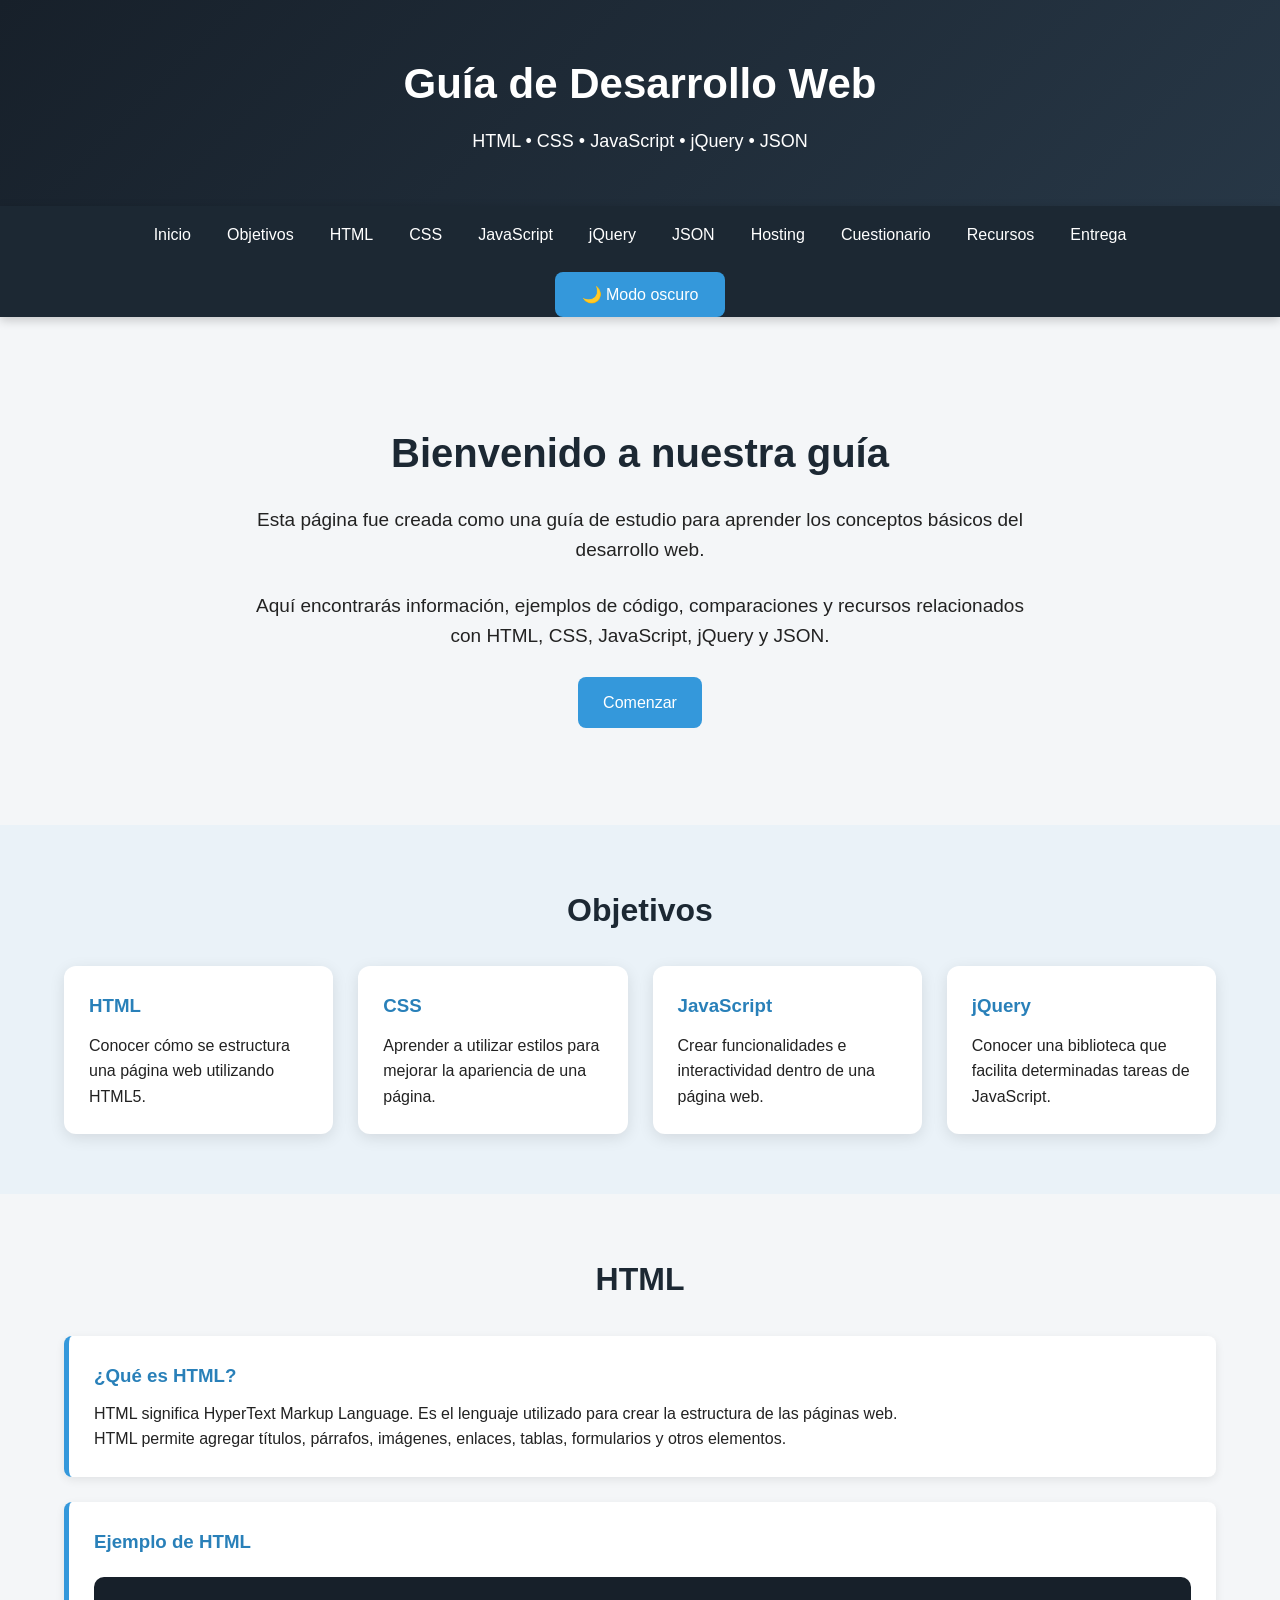
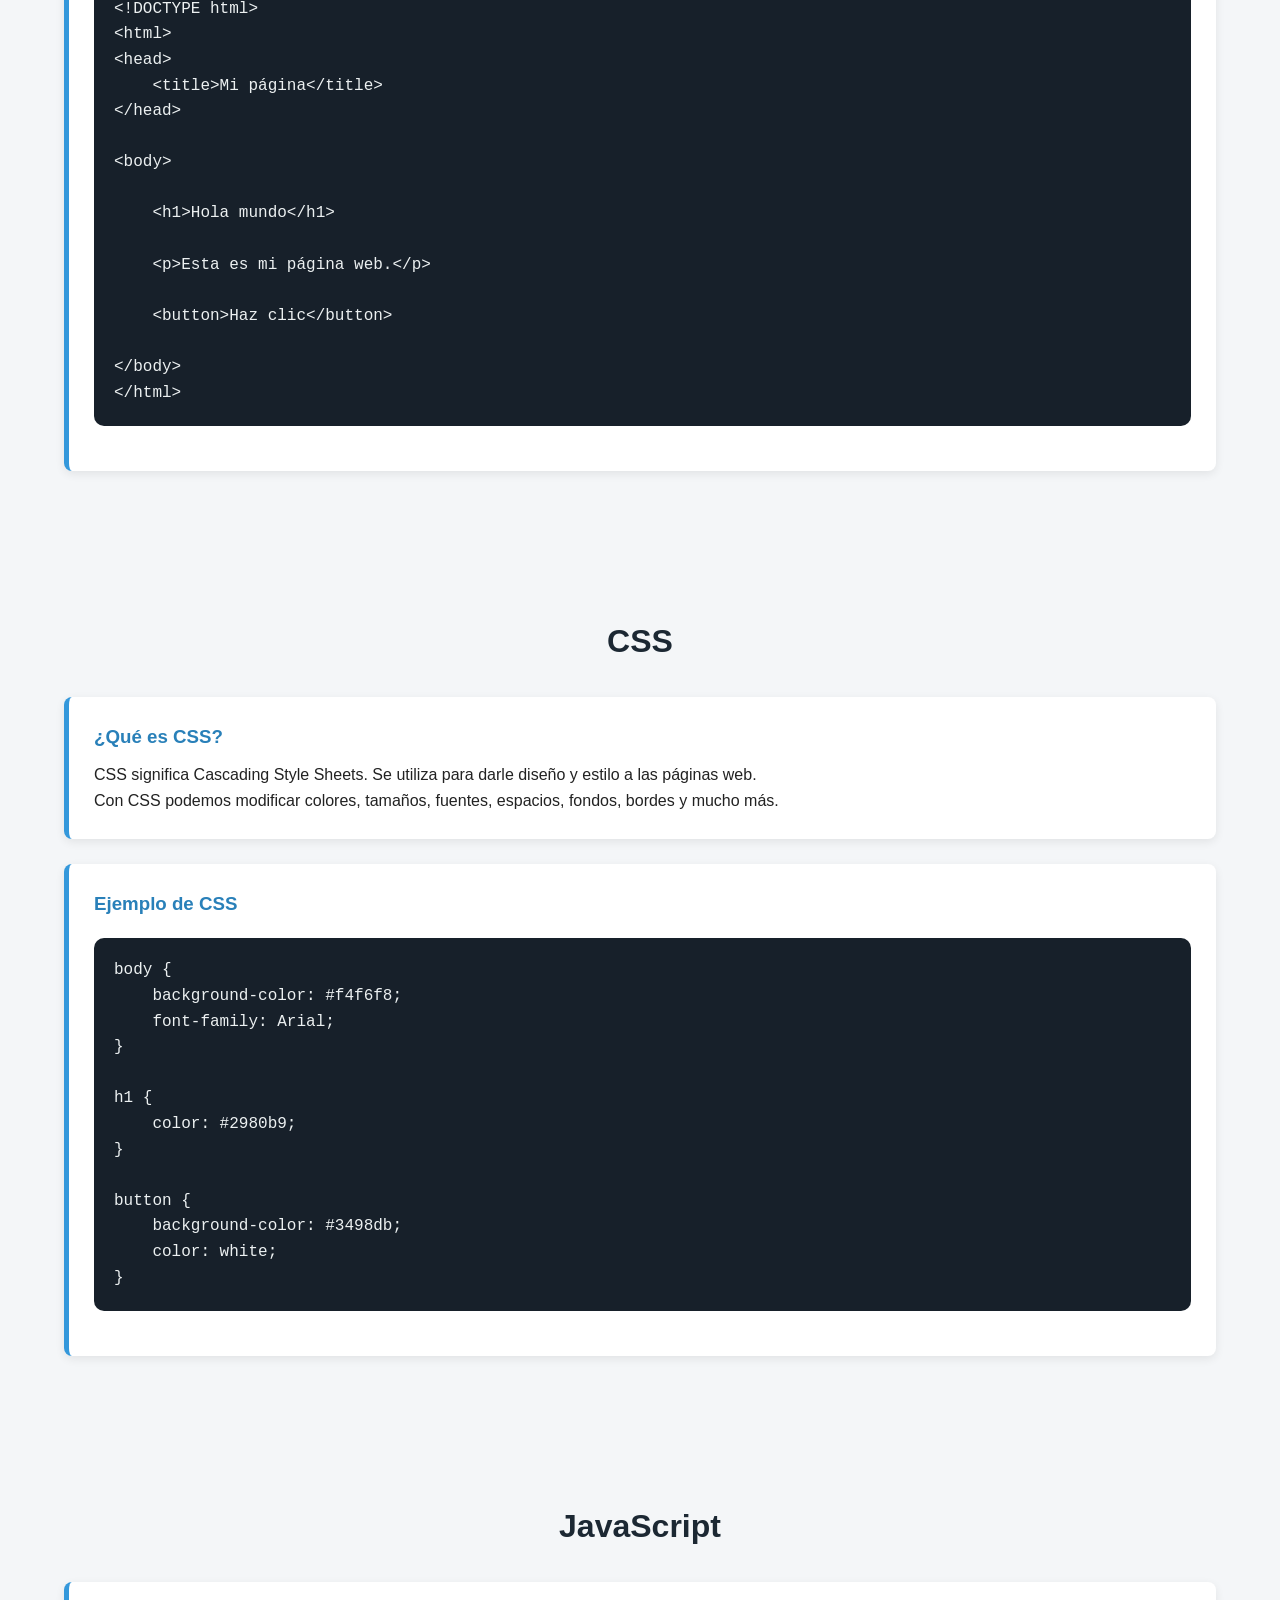
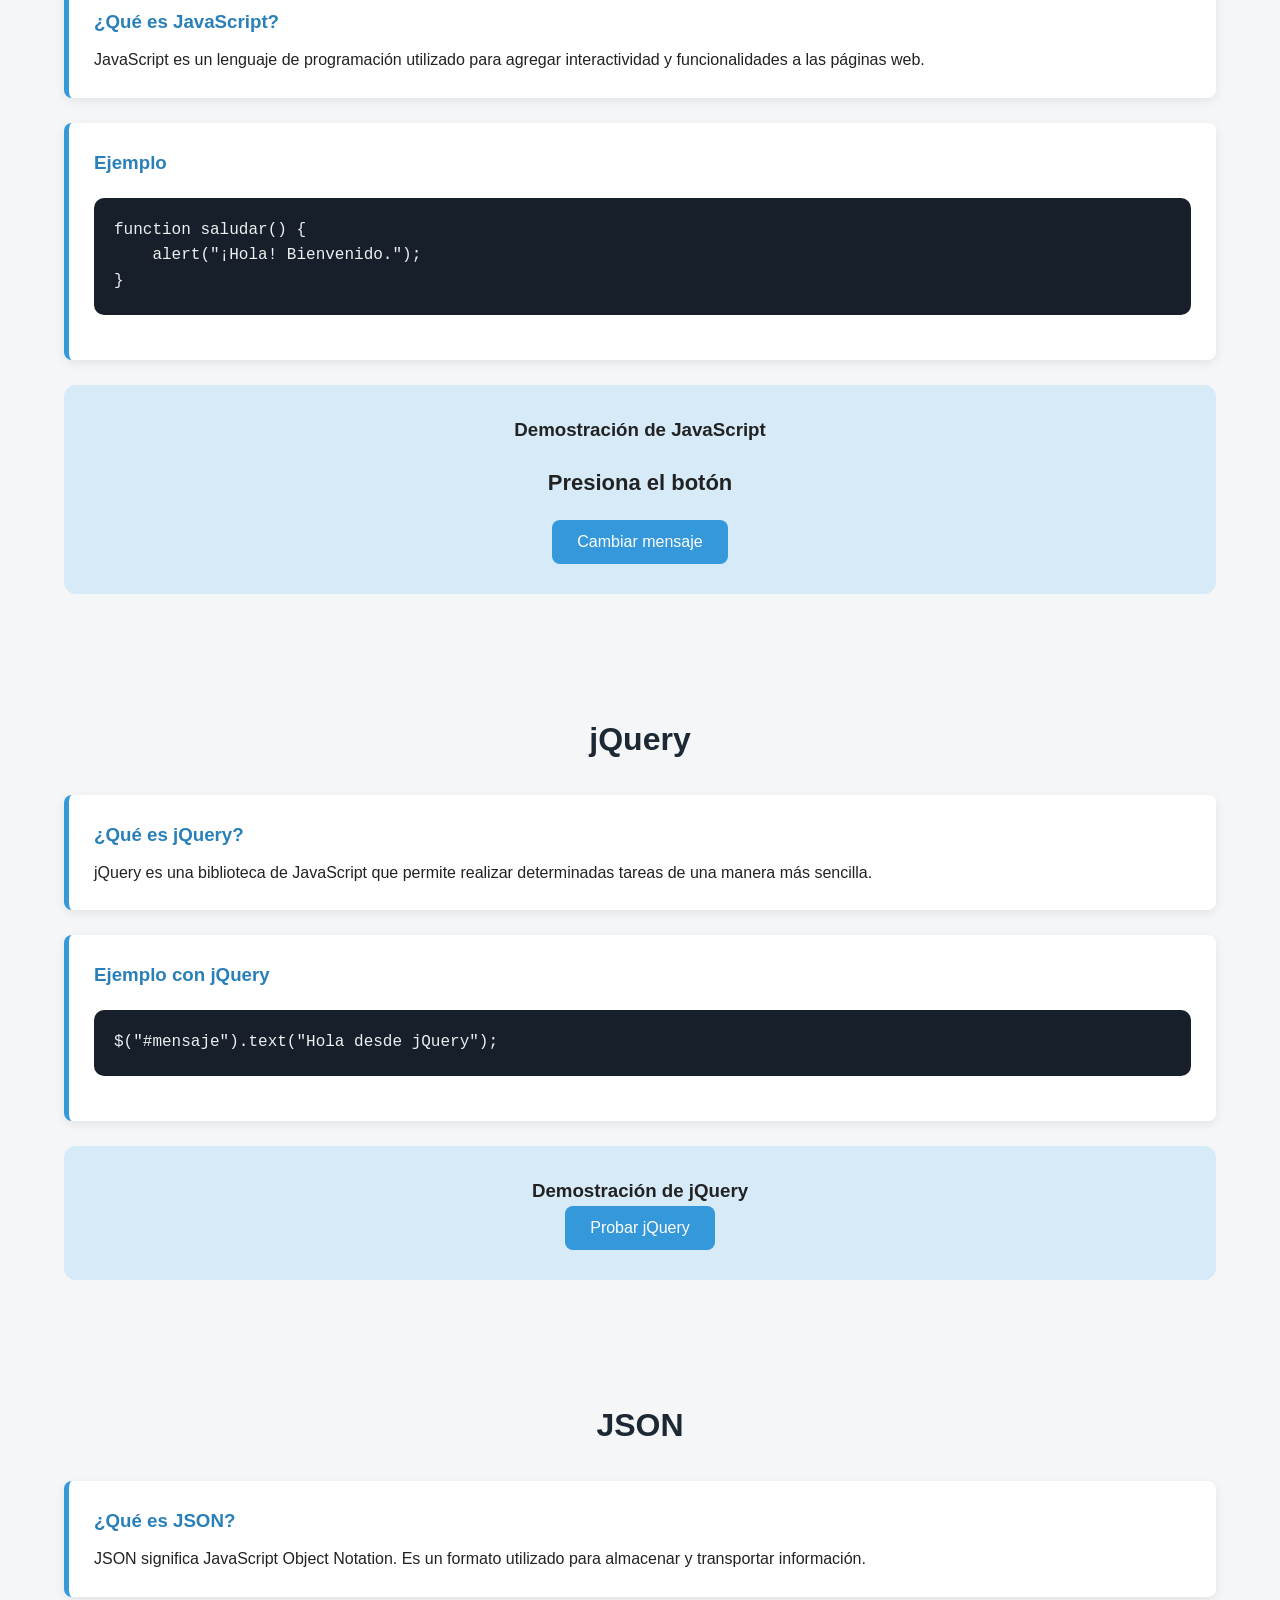
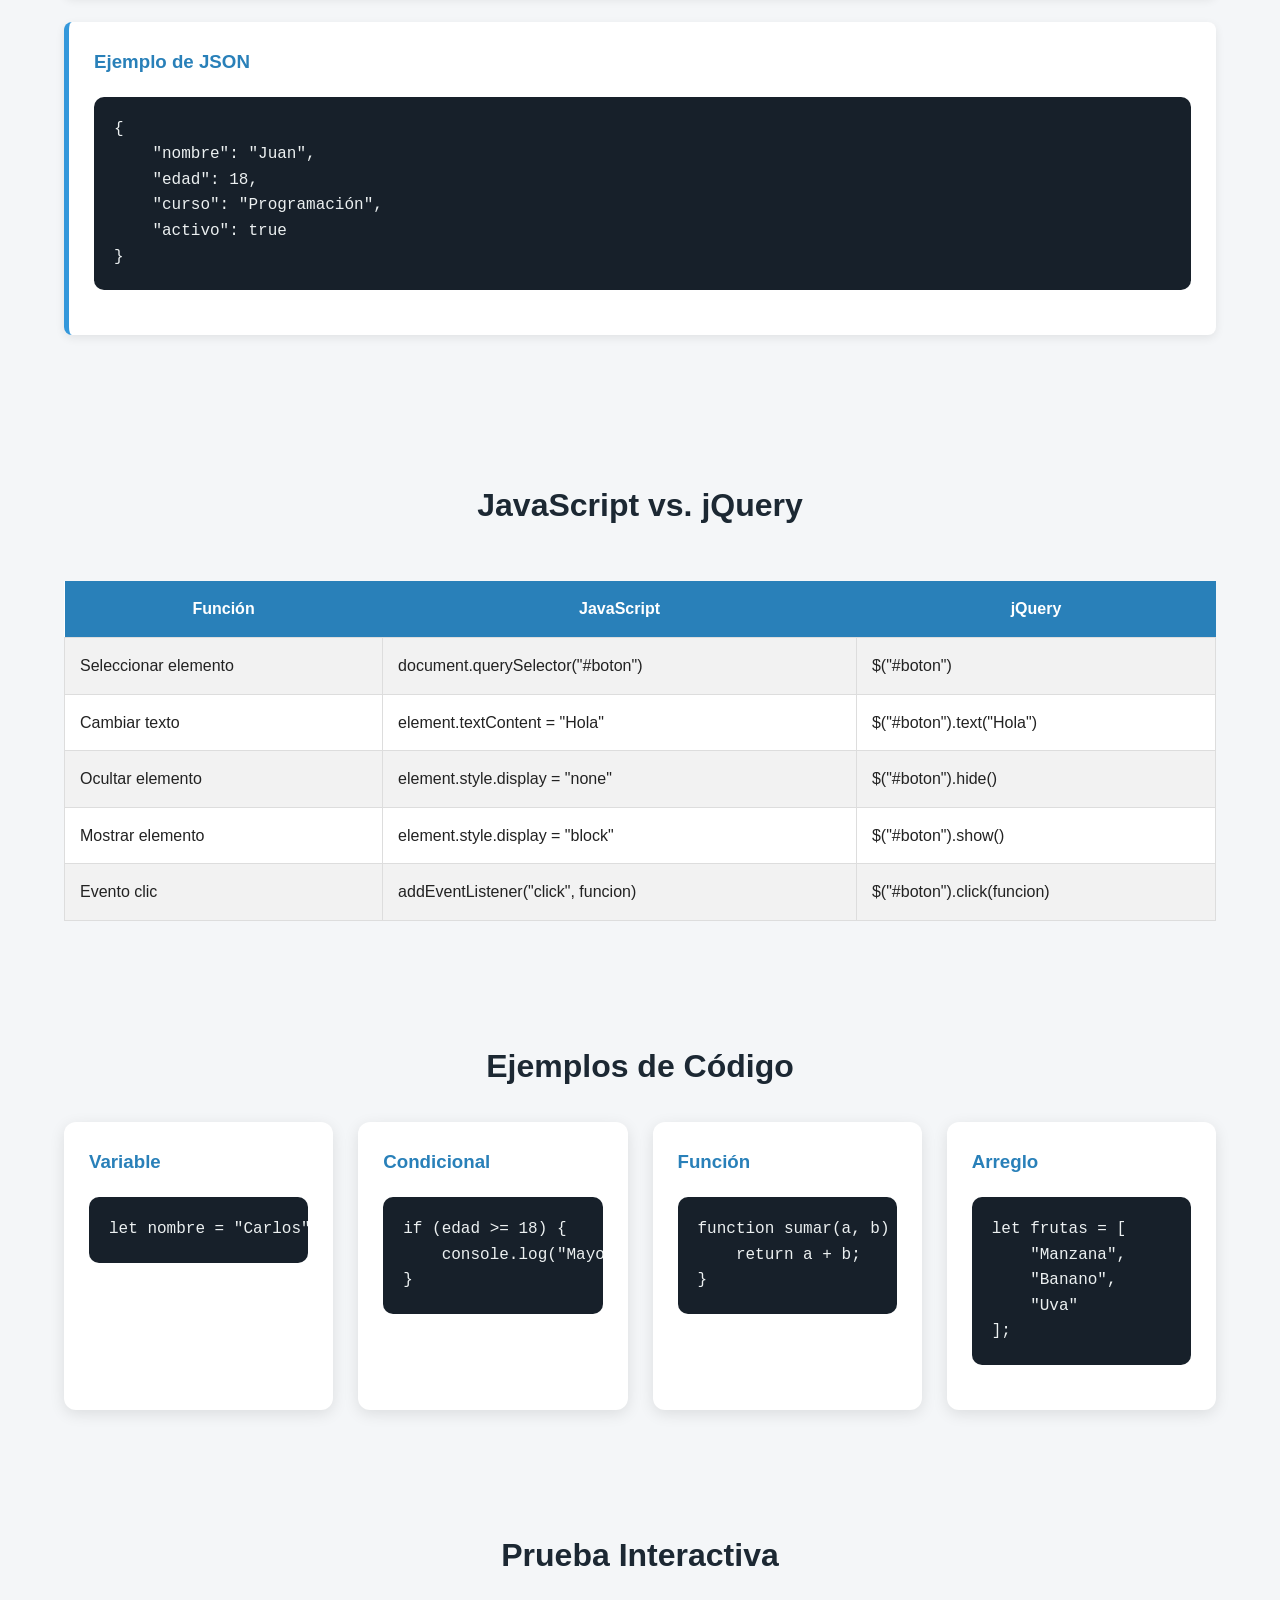
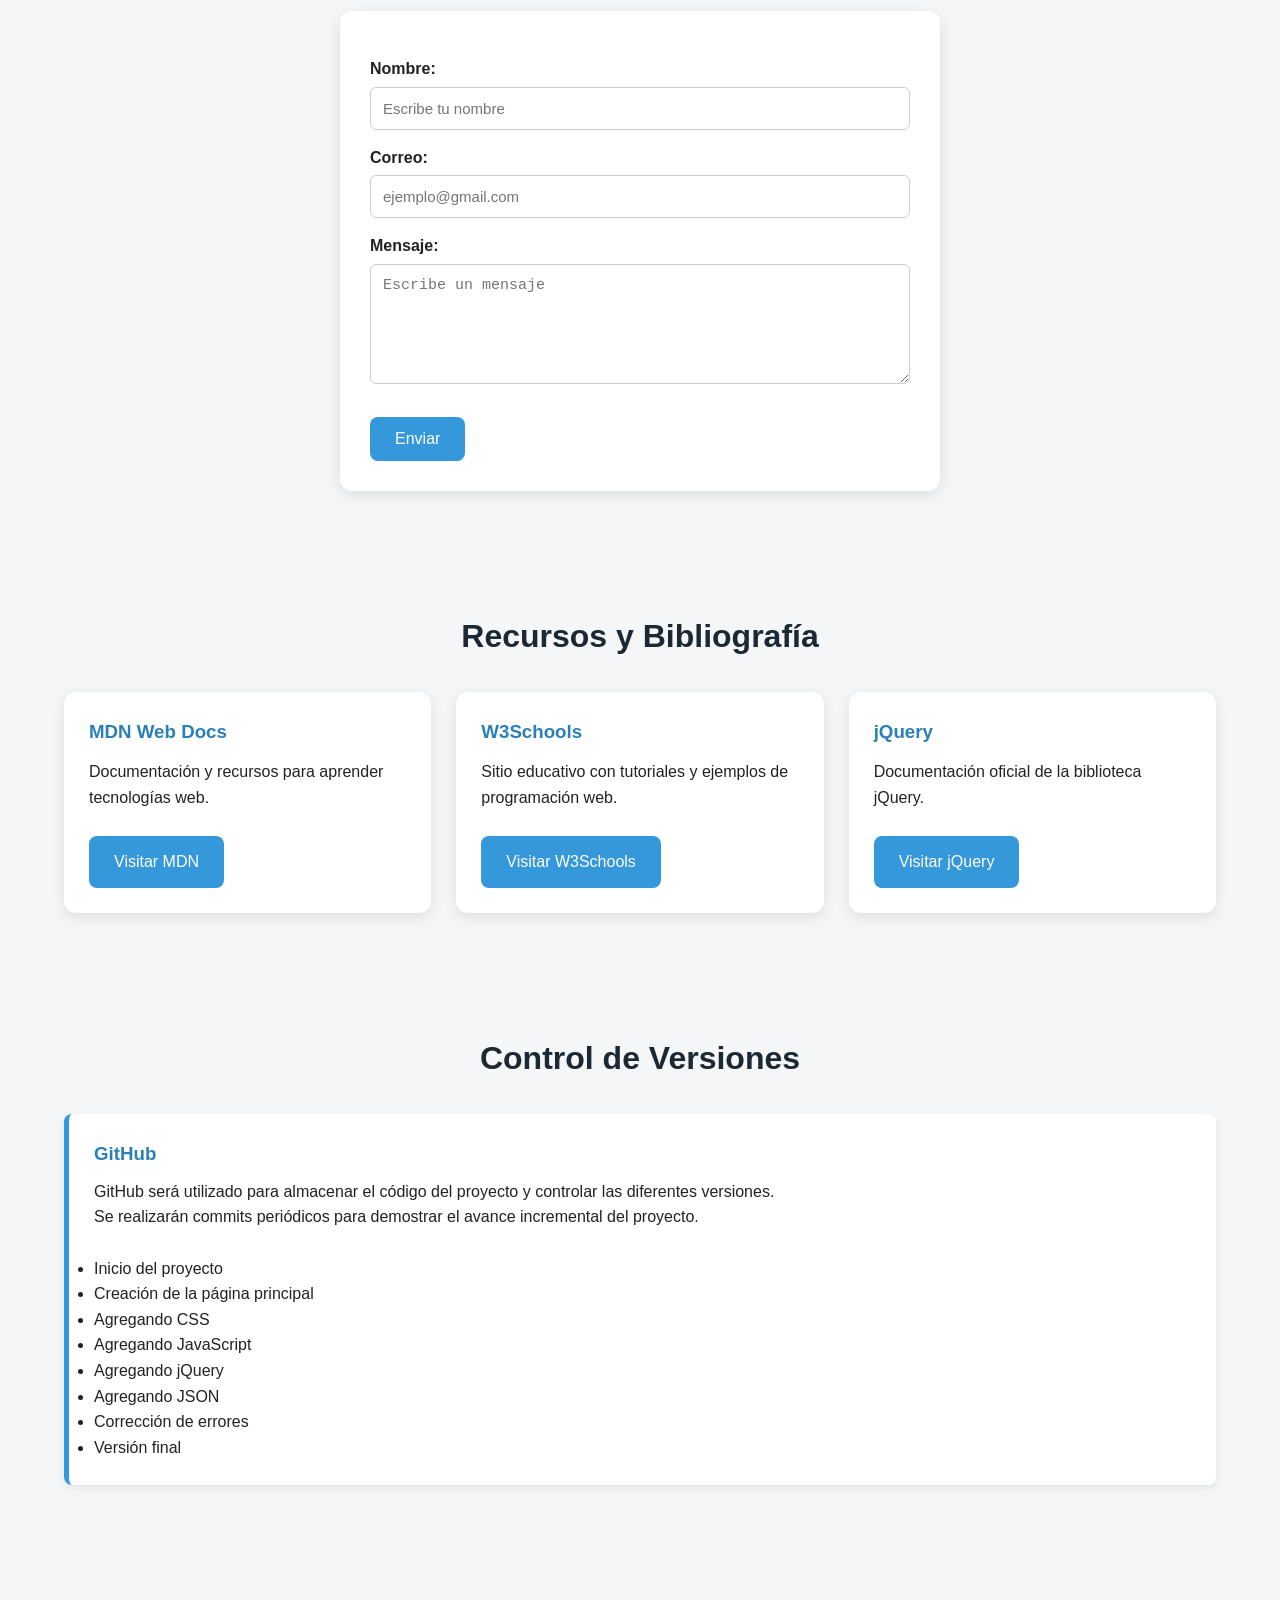
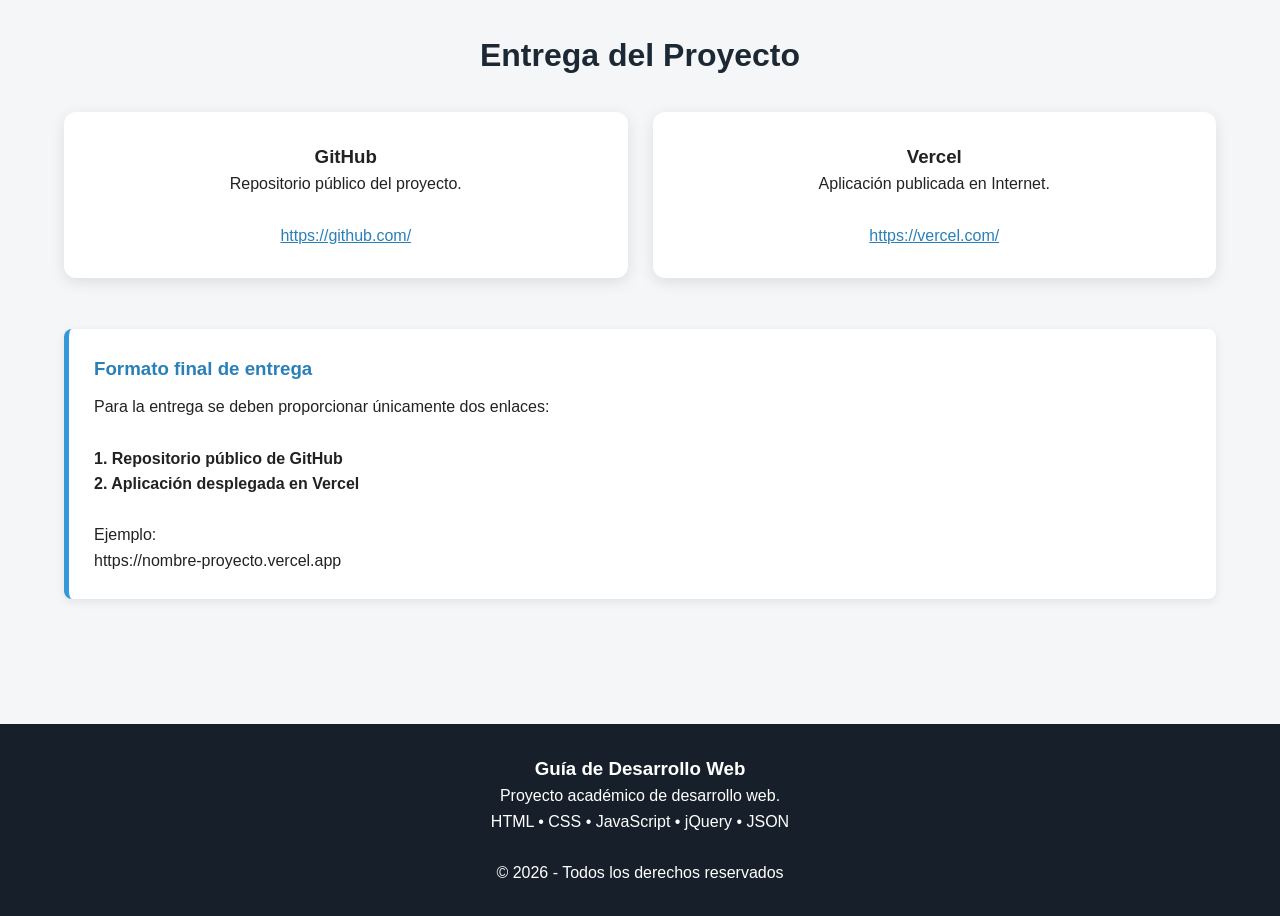
==== index.html @ acb98f88 "first commit" ====
<!DOCTYPE html>
<!DOCTYPE html>

<html lang="es">
<head>
<meta charset="utf-8"/>
<meta content="width=device-width, initial-scale=1.0" name="viewport"/>
<title>Guía de Desarrollo Web</title>
<!-- =========================
         ESTILOS CSS
    ========================== -->

<link href="estilos.css" rel="stylesheet"/><script src="https://code.jquery.com/jquery-3.7.1.min.js"></script><script defer="True" src="script.js"></script></head>
<body>
<!-- =========================
         ENCABEZADO
    ========================== -->
<header>
<h1> Guía de Desarrollo Web</h1>
<p>HTML • CSS • JavaScript • jQuery • JSON</p>
</header>
<!-- =========================
         MENÚ DE NAVEGACIÓN
    ========================== -->
<nav>
<ul><li><a href="index.html">Inicio</a></li><li><a href="index.html#objetivos">Objetivos</a></li><li><a href="index.html#html">HTML</a></li><li><a href="index.html#css">CSS</a></li><li><a href="javascript.html">JavaScript</a></li><li><a href="jquery.html">jQuery</a></li><li><a href="json.html">JSON</a></li><li><a href="hosting.html">Hosting</a></li><li><a href="cuestionario.html">Cuestionario</a></li><li><a href="index.html#recursos">Recursos</a></li><li><a href="index.html#entrega">Entrega</a></li></ul>
<button aria-pressed="false" class="boton tema-boton" id="botonTema" type="button">🌙 Modo oscuro</button></nav>
<!-- =========================
         INICIO
    ========================== -->
<section class="inicio" id="inicio">
<div class="contenedor inicio-contenido">
<h2>Bienvenido a nuestra guía</h2>
<p>
                Esta página fue creada como una guía de estudio
                para aprender los conceptos básicos del desarrollo web.
            </p>
<p>
                Aquí encontrarás información, ejemplos de código,
                comparaciones y recursos relacionados con HTML,
                CSS, JavaScript, jQuery y JSON.
            </p>
<a class="boton" href="#html">
                Comenzar
            </a>
</div>
</section>
<!-- =========================
         OBJETIVOS
    ========================== -->
<section class="objetivos" id="objetivos">
<div class="contenedor">
<h2> Objetivos</h2>
<div class="tarjetas">
<div class="tarjeta">
<h3>HTML</h3>
<p>
                        Conocer cómo se estructura una página web
                        utilizando HTML5.
                    </p>
</div>
<div class="tarjeta">
<h3>CSS</h3>
<p>
                        Aprender a utilizar estilos para mejorar
                        la apariencia de una página.
                    </p>
</div>
<div class="tarjeta">
<h3>JavaScript</h3>
<p>
                        Crear funcionalidades e interactividad
                        dentro de una página web.
                    </p>
</div>
<div class="tarjeta">
<h3>jQuery</h3>
<p>
                        Conocer una biblioteca que facilita
                        determinadas tareas de JavaScript.
                    </p>
</div>
</div>
</div>
</section>
<!-- =========================
         HTML
    ========================== -->
<section id="html">
<div class="contenedor">
<h2> HTML</h2>
<div class="info">
<h3>¿Qué es HTML?</h3>
<p>
                    HTML significa HyperText Markup Language.
                    Es el lenguaje utilizado para crear la estructura
                    de las páginas web.
                </p>
<p>
                    HTML permite agregar títulos, párrafos,
                    imágenes, enlaces, tablas, formularios y otros elementos.
                </p>
</div>
<div class="info">
<h3>Ejemplo de HTML</h3>
<pre><code>&lt;!DOCTYPE html&gt;
&lt;html&gt;
&lt;head&gt;
    &lt;title&gt;Mi página&lt;/title&gt;
&lt;/head&gt;

&lt;body&gt;

    &lt;h1&gt;Hola mundo&lt;/h1&gt;

    &lt;p&gt;Esta es mi página web.&lt;/p&gt;

    &lt;button&gt;Haz clic&lt;/button&gt;

&lt;/body&gt;
&lt;/html&gt;</code></pre>
</div>
</div>
</section>
<!-- =========================
         CSS
    ========================== -->
<section id="css">
<div class="contenedor">
<h2> CSS</h2>
<div class="info">
<h3>¿Qué es CSS?</h3>
<p>
                    CSS significa Cascading Style Sheets.
                    Se utiliza para darle diseño y estilo
                    a las páginas web.
                </p>
<p>
                    Con CSS podemos modificar colores,
                    tamaños, fuentes, espacios, fondos,
                    bordes y mucho más.
                </p>
</div>
<div class="info">
<h3>Ejemplo de CSS</h3>
<pre><code>body {
    background-color: #f4f6f8;
    font-family: Arial;
}

h1 {
    color: #2980b9;
}

button {
    background-color: #3498db;
    color: white;
}</code></pre>
</div>
</div>
</section>
<!-- =========================
         JAVASCRIPT
    ========================== -->
<section id="javascript">
<div class="contenedor">
<h2> JavaScript</h2>
<div class="info">
<h3>¿Qué es JavaScript?</h3>
<p>
                    JavaScript es un lenguaje de programación
                    utilizado para agregar interactividad
                    y funcionalidades a las páginas web.
                </p>
</div>
<div class="info">
<h3>Ejemplo</h3>
<pre><code>function saludar() {
    alert("¡Hola! Bienvenido.");
}</code></pre>
</div>
<div class="demo">
<h3>Demostración de JavaScript</h3>
<p id="mensaje">
                    Presiona el botón
                </p>
<button class="boton" onclick="cambiarMensaje()">
                    Cambiar mensaje
                </button>
</div>
</div>
</section>
<!-- =========================
         JQUERY
    ========================== -->
<section id="jquery">
<div class="contenedor">
<h2> jQuery</h2>
<div class="info">
<h3>¿Qué es jQuery?</h3>
<p>
                    jQuery es una biblioteca de JavaScript
                    que permite realizar determinadas tareas
                    de una manera más sencilla.
                </p>
</div>
<div class="info">
<h3>Ejemplo con jQuery</h3>
<pre><code>$("#mensaje").text("Hola desde jQuery");</code></pre>
</div>
<div class="demo">
<h3>Demostración de jQuery</h3>
<button class="boton" id="botonJquery">
                    Probar jQuery
                </button>
</div>
</div>
</section>
<!-- =========================
         JSON
    ========================== -->
<section id="json">
<div class="contenedor">
<h2> JSON</h2>
<div class="info">
<h3>¿Qué es JSON?</h3>
<p>
                    JSON significa JavaScript Object Notation.
                    Es un formato utilizado para almacenar
                    y transportar información.
                </p>
</div>
<div class="info">
<h3>Ejemplo de JSON</h3>
<pre><code>{
    "nombre": "Juan",
    "edad": 18,
    "curso": "Programación",
    "activo": true
}</code></pre>
</div>
</div>
</section>
<!-- =========================
         COMPARACIÓN
    ========================== -->
<section id="comparacion">
<div class="contenedor">
<h2> JavaScript vs. jQuery</h2>
<div class="tabla-contenedor">
<table>
<tr>
<th>Función</th>
<th>JavaScript</th>
<th>jQuery</th>
</tr>
<tr>
<td>Seleccionar elemento</td>
<td>
                            document.querySelector("#boton")
                        </td>
<td>
                            $("#boton")
                        </td>
</tr>
<tr>
<td>Cambiar texto</td>
<td>
                            element.textContent = "Hola"
                        </td>
<td>
                            $("#boton").text("Hola")
                        </td>
</tr>
<tr>
<td>Ocultar elemento</td>
<td>
                            element.style.display = "none"
                        </td>
<td>
                            $("#boton").hide()
                        </td>
</tr>
<tr>
<td>Mostrar elemento</td>
<td>
                            element.style.display = "block"
                        </td>
<td>
                            $("#boton").show()
                        </td>
</tr>
<tr>
<td>Evento clic</td>
<td>
                            addEventListener("click", funcion)
                        </td>
<td>
                            $("#boton").click(funcion)
                        </td>
</tr>
</table>
</div>
</div>
</section>
<!-- =========================
         EJEMPLOS
    ========================== -->
<section id="ejemplos">
<div class="contenedor">
<h2> Ejemplos de Código</h2>
<div class="tarjetas">
<div class="tarjeta">
<h3>Variable</h3>
<pre><code>let nombre = "Carlos";</code></pre>
</div>
<div class="tarjeta">
<h3>Condicional</h3>
<pre><code>if (edad &gt;= 18) {
    console.log("Mayor de edad");
}</code></pre>
</div>
<div class="tarjeta">
<h3>Función</h3>
<pre><code>function sumar(a, b) {
    return a + b;
}</code></pre>
</div>
<div class="tarjeta">
<h3>Arreglo</h3>
<pre><code>let frutas = [
    "Manzana",
    "Banano",
    "Uva"
];</code></pre>
</div>
</div>
</div>
</section>
<!-- =========================
         FORMULARIO
    ========================== -->
<section>
<div class="contenedor">
<h2> Prueba Interactiva</h2>
<form id="formulario">
<label for="nombre">
                    Nombre:
                </label>
<input id="nombre" placeholder="Escribe tu nombre" required="" type="text"/>
<label for="correo">
                    Correo:
                </label>
<input id="correo" placeholder="ejemplo@gmail.com" required="" type="email"/>
<label for="mensajeForm">
                    Mensaje:
                </label>
<textarea id="mensajeForm" placeholder="Escribe un mensaje" required=""></textarea>
<br/><br/>
<button class="boton" type="submit">
                    Enviar
                </button>
</form>
</div>
</section>
<!-- =========================
         RECURSOS
    ========================== -->
<section id="recursos">
<div class="contenedor">
<h2>Recursos y Bibliografía</h2>
<div class="tarjetas">
<div class="tarjeta">
<h3>MDN Web Docs</h3>
<p>
                        Documentación y recursos para aprender
                        tecnologías web.
                    </p>
<br/>
<a class="boton" href="https://developer.mozilla.org/" target="_blank">
                        Visitar MDN
                    </a>
</div>
<div class="tarjeta">
<h3>W3Schools</h3>
<p>
                        Sitio educativo con tutoriales y ejemplos
                        de programación web.
                    </p>
<br/>
<a class="boton" href="https://www.w3schools.com/" target="_blank">
                        Visitar W3Schools
                    </a>
</div>
<div class="tarjeta">
<h3>jQuery</h3>
<p>
                        Documentación oficial de la biblioteca jQuery.
                    </p>
<br/>
<a class="boton" href="https://jquery.com/" target="_blank">
                        Visitar jQuery
                    </a>
</div>
</div>
</div>
</section>
<!-- =========================
         CONTROL DE VERSIONES
    ========================== -->
<section>
<div class="contenedor">
<h2> Control de Versiones</h2>
<div class="info">
<h3>GitHub</h3>
<p>
                    GitHub será utilizado para almacenar el código
                    del proyecto y controlar las diferentes versiones.
                </p>
<p>
                    Se realizarán commits periódicos para demostrar
                    el avance incremental del proyecto.
                </p>
<br/>
<ul>
<li>Inicio del proyecto</li>
<li>Creación de la página principal</li>
<li>Agregando CSS</li>
<li>Agregando JavaScript</li>
<li>Agregando jQuery</li>
<li>Agregando JSON</li>
<li>Corrección de errores</li>
<li>Versión final</li>
</ul>
</div>
</div>
</section>
<!-- =========================
         VERCEL
    ========================== -->
<section id="entrega">
<div class="contenedor">
<h2> Entrega del Proyecto</h2>
<div class="enlaces">
<div class="enlace">
<h3> GitHub</h3>
<p>
                        Repositorio público del proyecto.
                    </p>
<br/>
<a href="https://github.com/" target="_blank">
                        https://github.com/
                    </a>
</div>
<div class="enlace">
<h3> Vercel</h3>
<p>
                        Aplicación publicada en Internet.
                    </p>
<br/>
<a href="https://vercel.com/" target="_blank">
                        https://vercel.com/
                    </a>
</div>
</div>
<br/><br/>
<div class="info">
<h3>Formato final de entrega</h3>
<p>
                    Para la entrega se deben proporcionar
                    únicamente dos enlaces:
                </p>
<br/>
<p>
<strong>1. Repositorio público de GitHub</strong>
</p>
<p>
<strong>2. Aplicación desplegada en Vercel</strong>
</p>
<br/>
<p>
                    Ejemplo:
                </p>
<p>
                    https://nombre-proyecto.vercel.app
                </p>
</div>
</div>
</section>
<!-- =========================
         FOOTER
    ========================== -->
<footer>
<h3> Guía de Desarrollo Web</h3>
<p>
            Proyecto académico de desarrollo web.
        </p>
<p>
            HTML • CSS • JavaScript • jQuery • JSON
        </p>
<br/>
<p>
            © 2026 - Todos los derechos reservados
        </p>
</footer>
<!-- =========================
         jQUERY
    ========================== -->
<script src="https://code.jquery.com/jquery-3.7.1.min.js"></script>
<!-- =========================
         JAVASCRIPT
    ========================== -->

</body>
</html>
---- estilos.css ----
* {
            margin: 0;
            padding: 0;
            box-sizing: border-box;
            scroll-behavior: smooth;
        }

        body {
            font-family: Arial, Helvetica, sans-serif;
            background-color: #f4f6f8;
            color: #222;
            line-height: 1.6;
        }

        /* =========================
           ENCABEZADO
        ========================== */

        header {
            background: linear-gradient(135deg, #17202a, #273746);
            color: white;
            text-align: center;
            padding: 50px 20px;
        }

        header h1 {
            font-size: 42px;
            margin-bottom: 10px;
        }

        header p {
            font-size: 18px;
        }

        /* =========================
           MENÚ
        ========================== */

        nav {
            background-color: #1c2833;
            position: sticky;
            top: 0;
            z-index: 1000;
            box-shadow: 0 3px 10px rgba(0,0,0,0.2);
        }

        nav ul {
            list-style: none;
            display: flex;
            justify-content: center;
            flex-wrap: wrap;
        }

        nav ul li a {
            display: block;
            color: white;
            text-decoration: none;
            padding: 16px 18px;
            transition: 0.3s;
        }

        nav ul li a:hover {
            background-color: #3498db;
        }

        /* =========================
           CONTENEDOR
        ========================== */

        .contenedor {
            width: 90%;
            max-width: 1200px;
            margin: auto;
        }

        section {
            padding: 60px 0;
        }

        section h2 {
            text-align: center;
            font-size: 32px;
            margin-bottom: 30px;
            color: #1c2833;
        }

        /* =========================
           INICIO
        ========================== */

        .inicio {
            min-height: 500px;
            display: flex;
            align-items: center;
            justify-content: center;
            text-align: center;
        }

        .inicio-contenido {
            max-width: 800px;
        }

        .inicio-contenido h2 {
            font-size: 40px;
            margin-bottom: 20px;
        }

        .inicio-contenido p {
            font-size: 19px;
            margin-bottom: 25px;
        }

        .boton {
            display: inline-block;
            background-color: #3498db;
            color: white;
            padding: 13px 25px;
            border-radius: 8px;
            text-decoration: none;
            border: none;
            cursor: pointer;
            font-size: 16px;
            transition: 0.3s;
        }

        .boton:hover {
            background-color: #217dbb;
            transform: translateY(-2px);
        }

        /* =========================
           TARJETAS
        ========================== */

        .tarjetas {
            display: grid;
            grid-template-columns: repeat(auto-fit, minmax(250px, 1fr));
            gap: 25px;
        }

        .tarjeta {
            background-color: white;
            padding: 25px;
            border-radius: 12px;
            box-shadow: 0 4px 15px rgba(0,0,0,0.1);
            transition: 0.3s;
        }

        .tarjeta:hover {
            transform: translateY(-5px);
        }

        .tarjeta h3 {
            color: #2980b9;
            margin-bottom: 12px;
        }

        /* =========================
           OBJETIVOS
        ========================== */

        .objetivos {
            background-color: #eaf2f8;
        }

        .objetivos ul {
            max-width: 800px;
            margin: auto;
            padding-left: 25px;
        }

        .objetivos li {
            margin-bottom: 10px;
        }

        /* =========================
           BLOQUES DE CÓDIGO
        ========================== */

        pre {
            background-color: #17202a;
            color: #ecf0f1;
            padding: 20px;
            border-radius: 10px;
            overflow-x: auto;
            margin-top: 20px;
            margin-bottom: 20px;
        }

        code {
            font-family: Consolas, monospace;
        }

        /* =========================
           TABLAS
        ========================== */

        .tabla-contenedor {
            overflow-x: auto;
        }

        table {
            width: 100%;
            border-collapse: collapse;
            background-color: white;
            margin-top: 20px;
        }

        th {
            background-color: #2980b9;
            color: white;
            padding: 15px;
        }

        td {
            padding: 15px;
            border: 1px solid #ddd;
        }

        tr:nth-child(even) {
            background-color: #f2f2f2;
        }

        /* =========================
           CAJAS DE INFORMACIÓN
        ========================== */

        .info {
            background-color: white;
            padding: 25px;
            margin-bottom: 25px;
            border-left: 5px solid #3498db;
            border-radius: 8px;
            box-shadow: 0 3px 10px rgba(0,0,0,0.08);
        }

        .info h3 {
            margin-bottom: 10px;
            color: #2980b9;
        }

        /* =========================
           DEMOSTRACIÓN JAVASCRIPT
        ========================== */

        .demo {
            text-align: center;
            background-color: #d6eaf8;
            padding: 30px;
            border-radius: 12px;
        }

        #mensaje {
            font-size: 22px;
            font-weight: bold;
            margin: 20px;
        }

        /* =========================
           FORMULARIO
        ========================== */

        form {
            max-width: 600px;
            margin: auto;
            background-color: white;
            padding: 30px;
            border-radius: 12px;
            box-shadow: 0 4px 15px rgba(0,0,0,0.1);
        }

        label {
            display: block;
            margin-top: 15px;
            margin-bottom: 5px;
            font-weight: bold;
        }

        input,
        textarea,
        select {
            width: 100%;
            padding: 12px;
            border: 1px solid #ccc;
            border-radius: 6px;
            font-size: 15px;
        }

        textarea {
            height: 120px;
            resize: vertical;
        }

        /* =========================
           GITHUB Y VERCEL
        ========================== */

        .enlaces {
            display: grid;
            grid-template-columns: repeat(auto-fit, minmax(280px, 1fr));
            gap: 25px;
        }

        .enlace {
            background-color: white;
            padding: 30px;
            text-align: center;
            border-radius: 12px;
            box-shadow: 0 4px 15px rgba(0,0,0,0.1);
        }

        .enlace a {
            color: #2980b9;
            word-break: break-word;
        }

        /* =========================
           FOOTER
        ========================== */

        footer {
            background-color: #17202a;
            color: white;
            text-align: center;
            padding: 30px 20px;
            margin-top: 40px;
        }

        /* =========================
           RESPONSIVE
        ========================== */

        @media (max-width: 768px) {

            header h1 {
                font-size: 30px;
            }

            nav ul {
                flex-direction: column;
            }

            nav ul li a {
                text-align: center;
            }

            .inicio-contenido h2 {
                font-size: 30px;
            }

            section {
                padding: 40px 0;
            }
        }

/* BOTÓN DE MODO CLARO / OSCURO */
.tema-boton {
    display: block;
    margin: 8px auto;
    min-width: 170px;
}
body, .tarjeta, .info, form, .enlace, table, .objetivos, .demo {
    transition: background-color .25s ease, color .25s ease;
}
body.modo-oscuro {
    background-color: #111827;
    color: #e5e7eb;
}
body.modo-oscuro section h2 { color: #f3f4f6; }
body.modo-oscuro .tarjeta,
body.modo-oscuro .info,
body.modo-oscuro form,
body.modo-oscuro .enlace,
body.modo-oscuro table {
    background-color: #1f2937;
    color: #e5e7eb;
}
body.modo-oscuro .objetivos { background-color: #172334; }
body.modo-oscuro .demo { background-color: #23364a; }
body.modo-oscuro td { border-color: #4b5563; }
body.modo-oscuro tr:nth-child(even) { background-color: #263244; }
body.modo-oscuro input,
body.modo-oscuro textarea,
body.modo-oscuro select {
    background-color: #111827;
    color: #f9fafb;
    border-color: #4b5563;
}
body.modo-oscuro .info h3,
body.modo-oscuro .tarjeta h3 { color: #60a5fa; }
@media (max-width: 768px) {
    .tema-boton { width: 90%; }
}

.pregunta label { display:block; margin:10px 0; font-weight:normal; }
.pregunta input[type="radio"] { width:auto; margin-right:8px; }
.resultado { margin-top:10px; font-weight:bold; }
.resultado.correcto { color:#16a34a; }
.resultado.incorrecto { color:#dc2626; }
#resultadoFinal { margin-top:20px; }
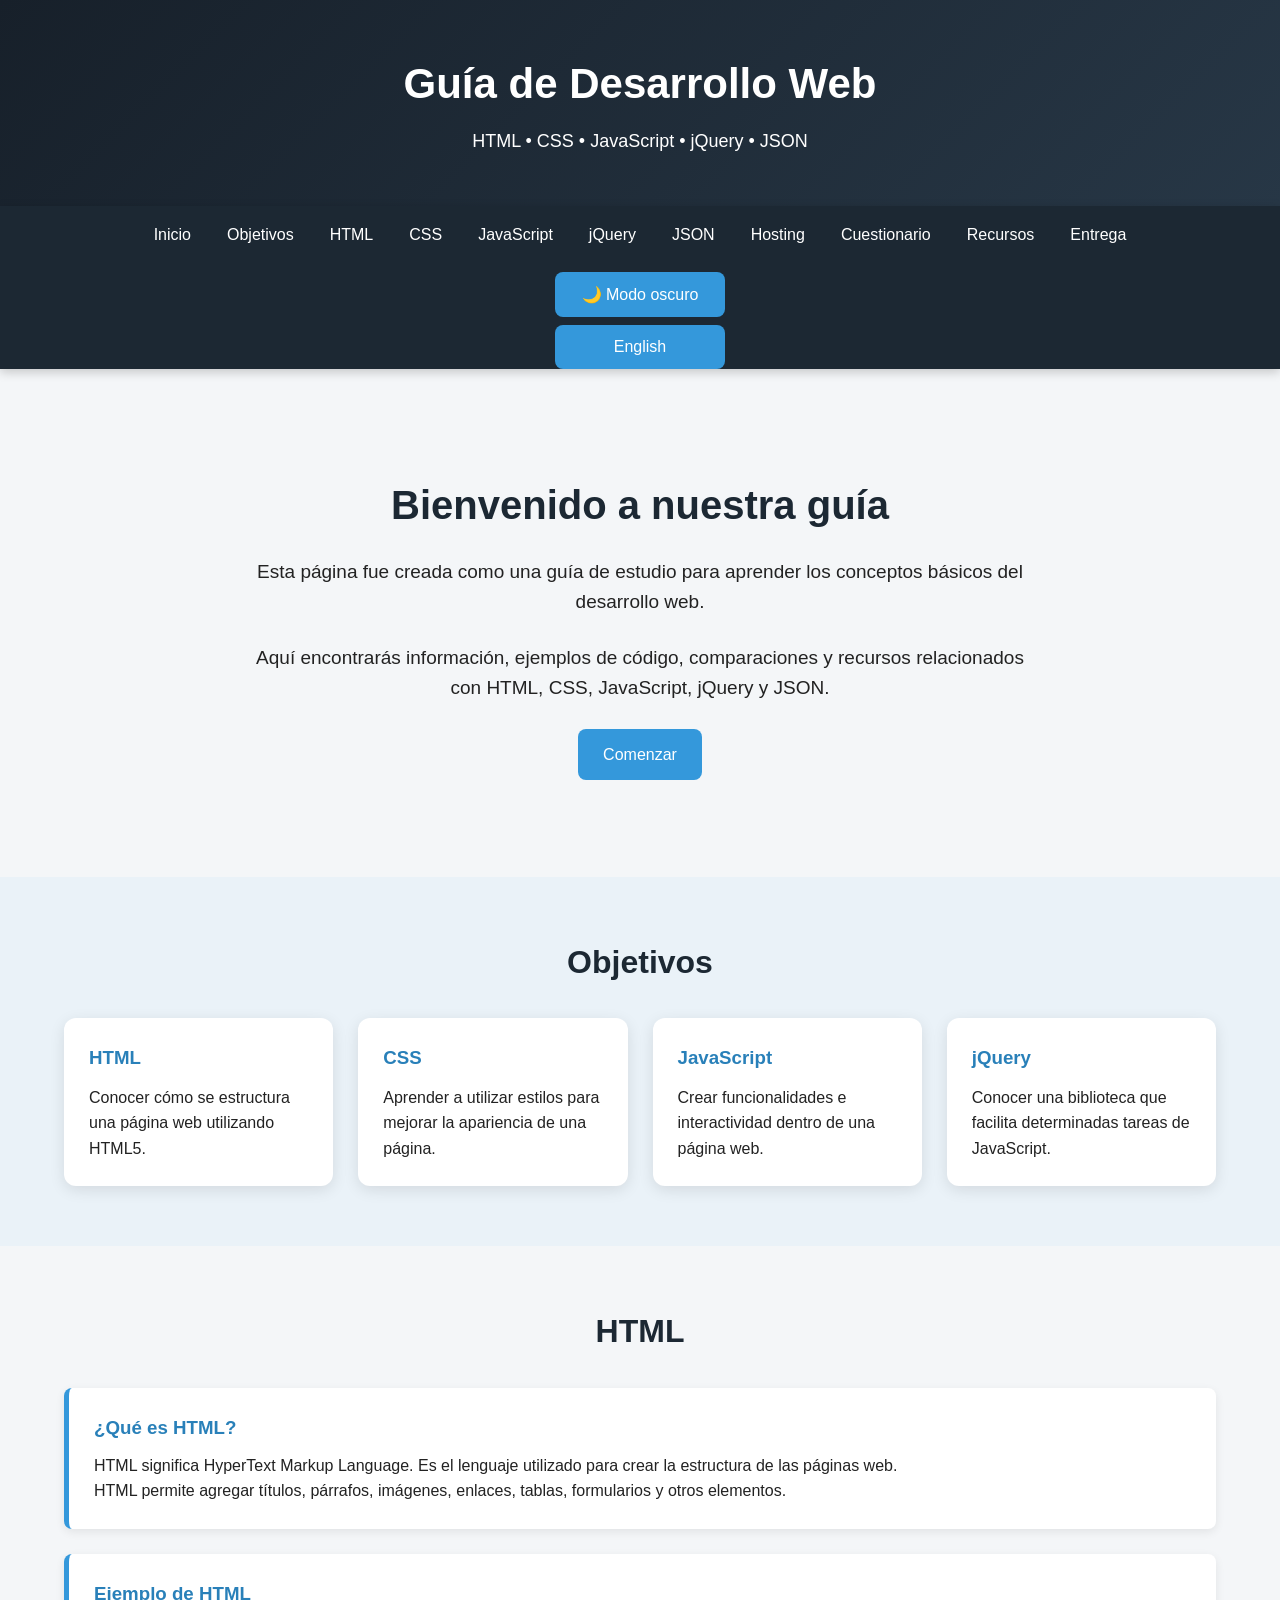
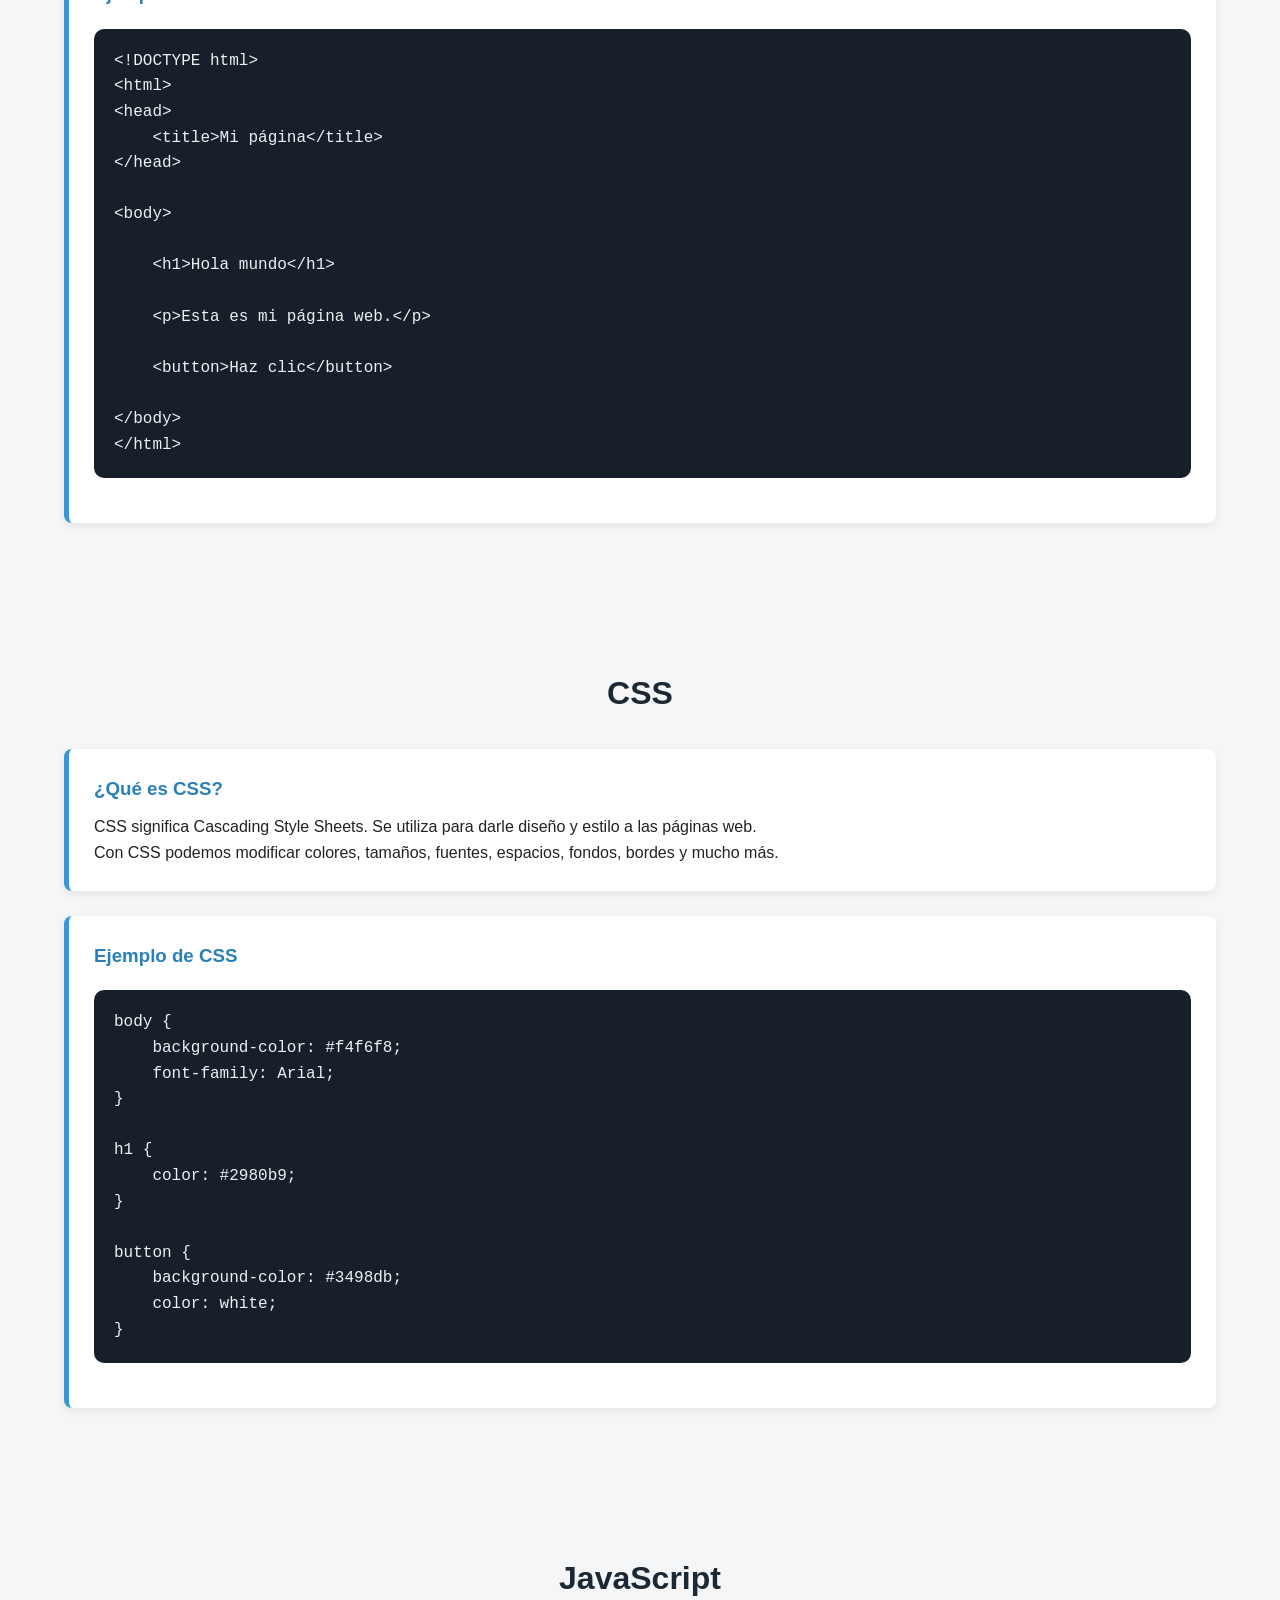
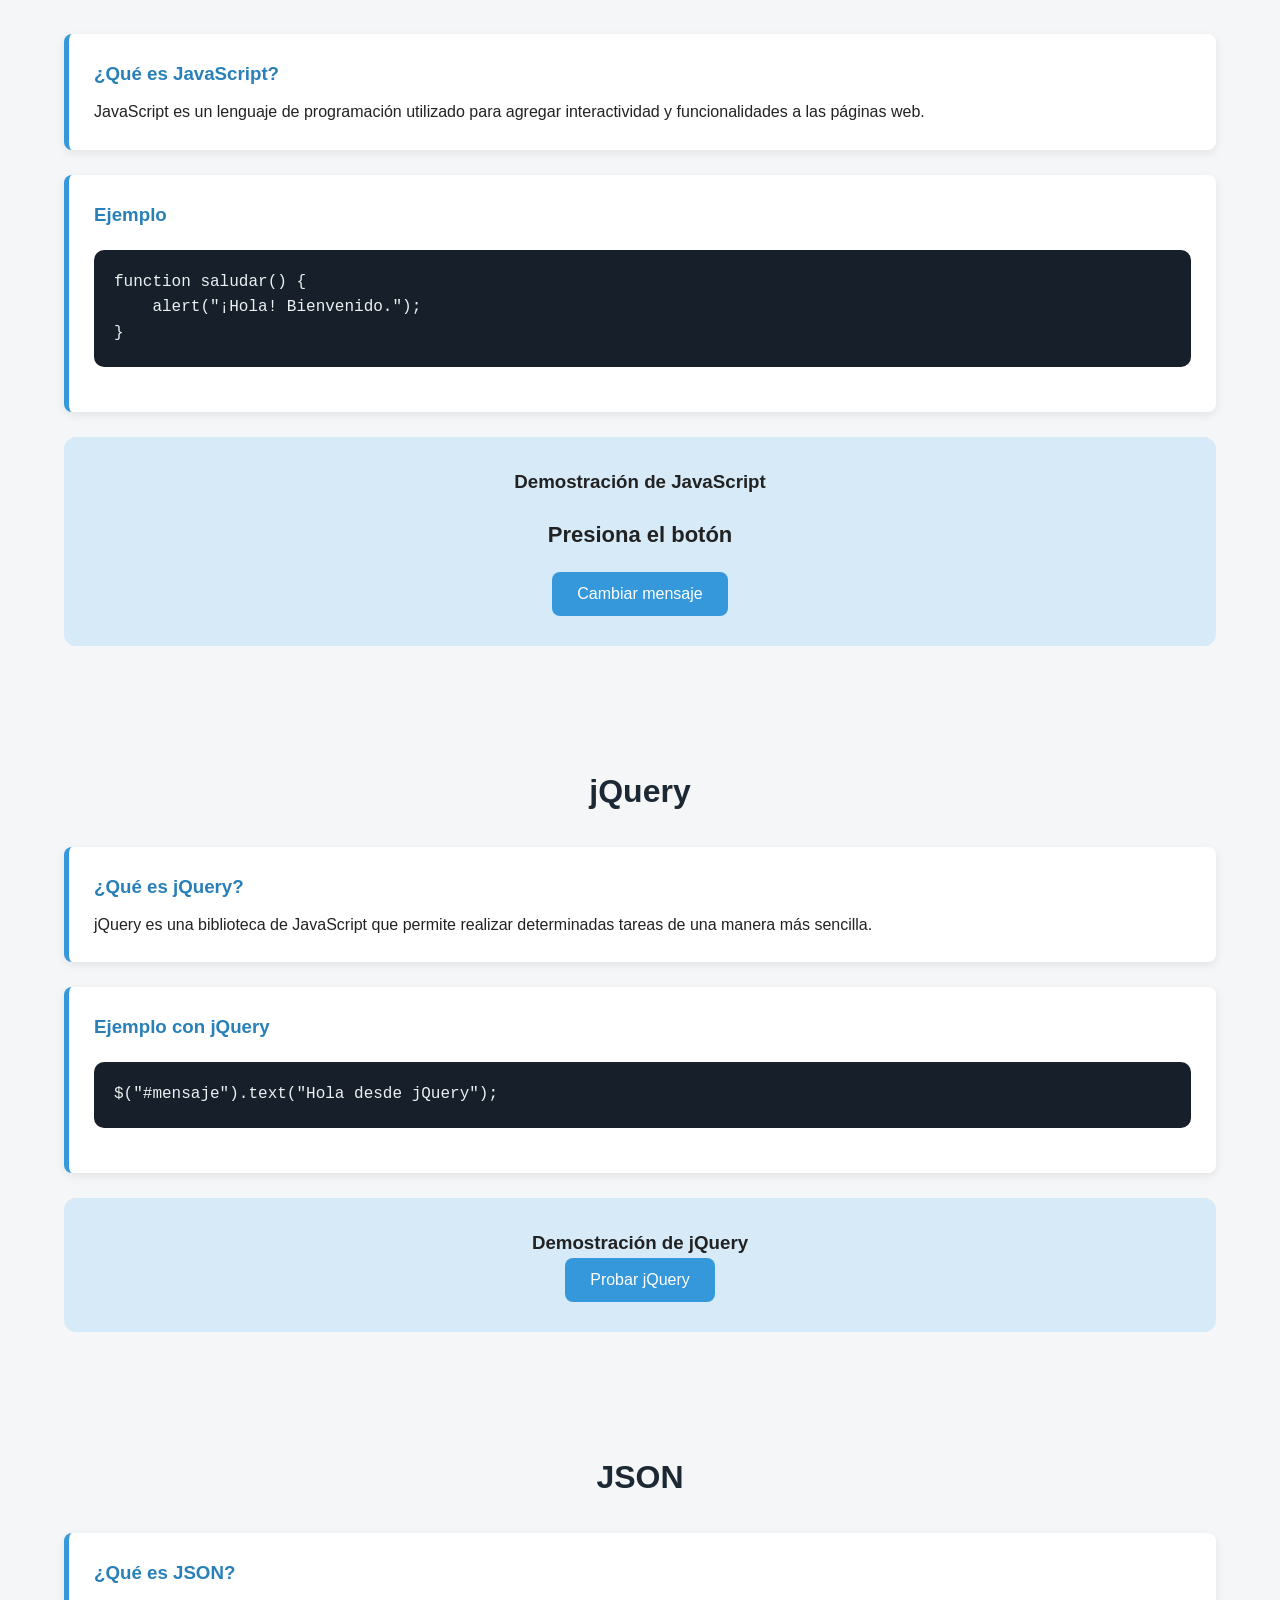
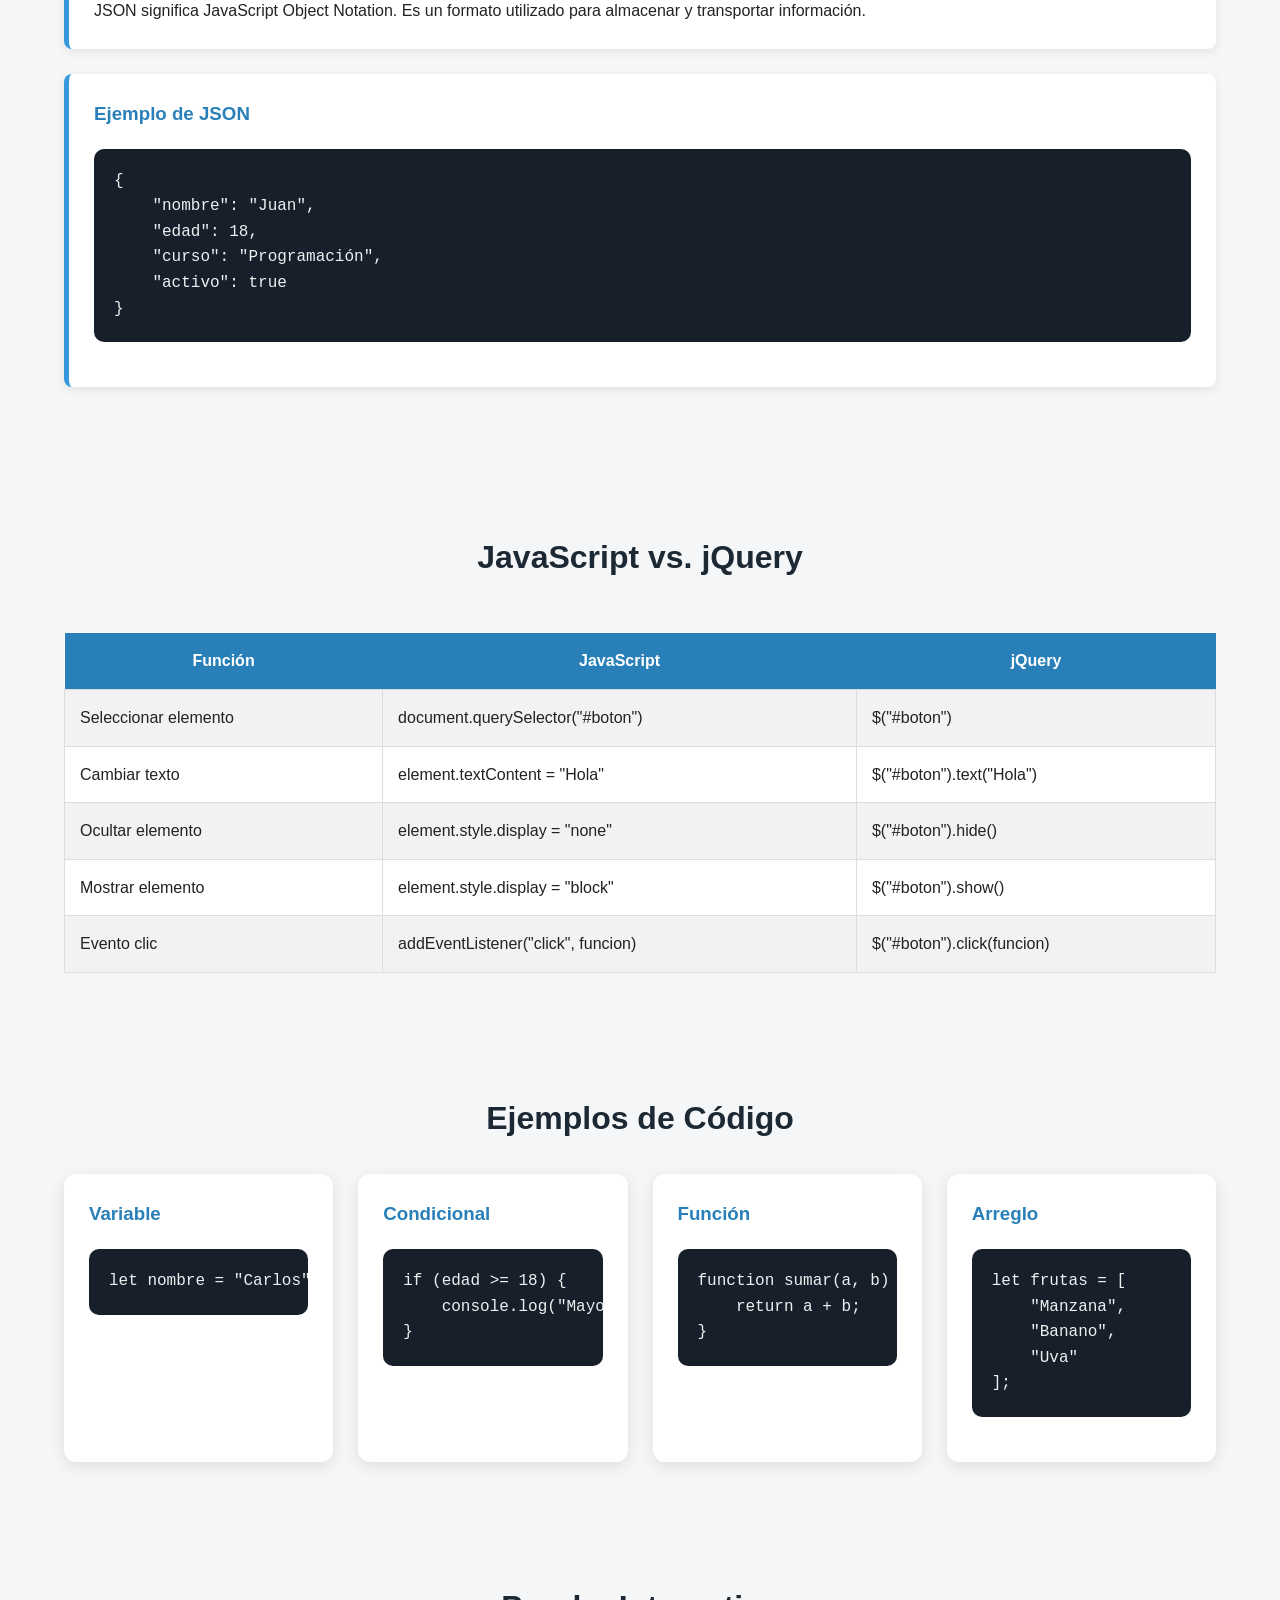
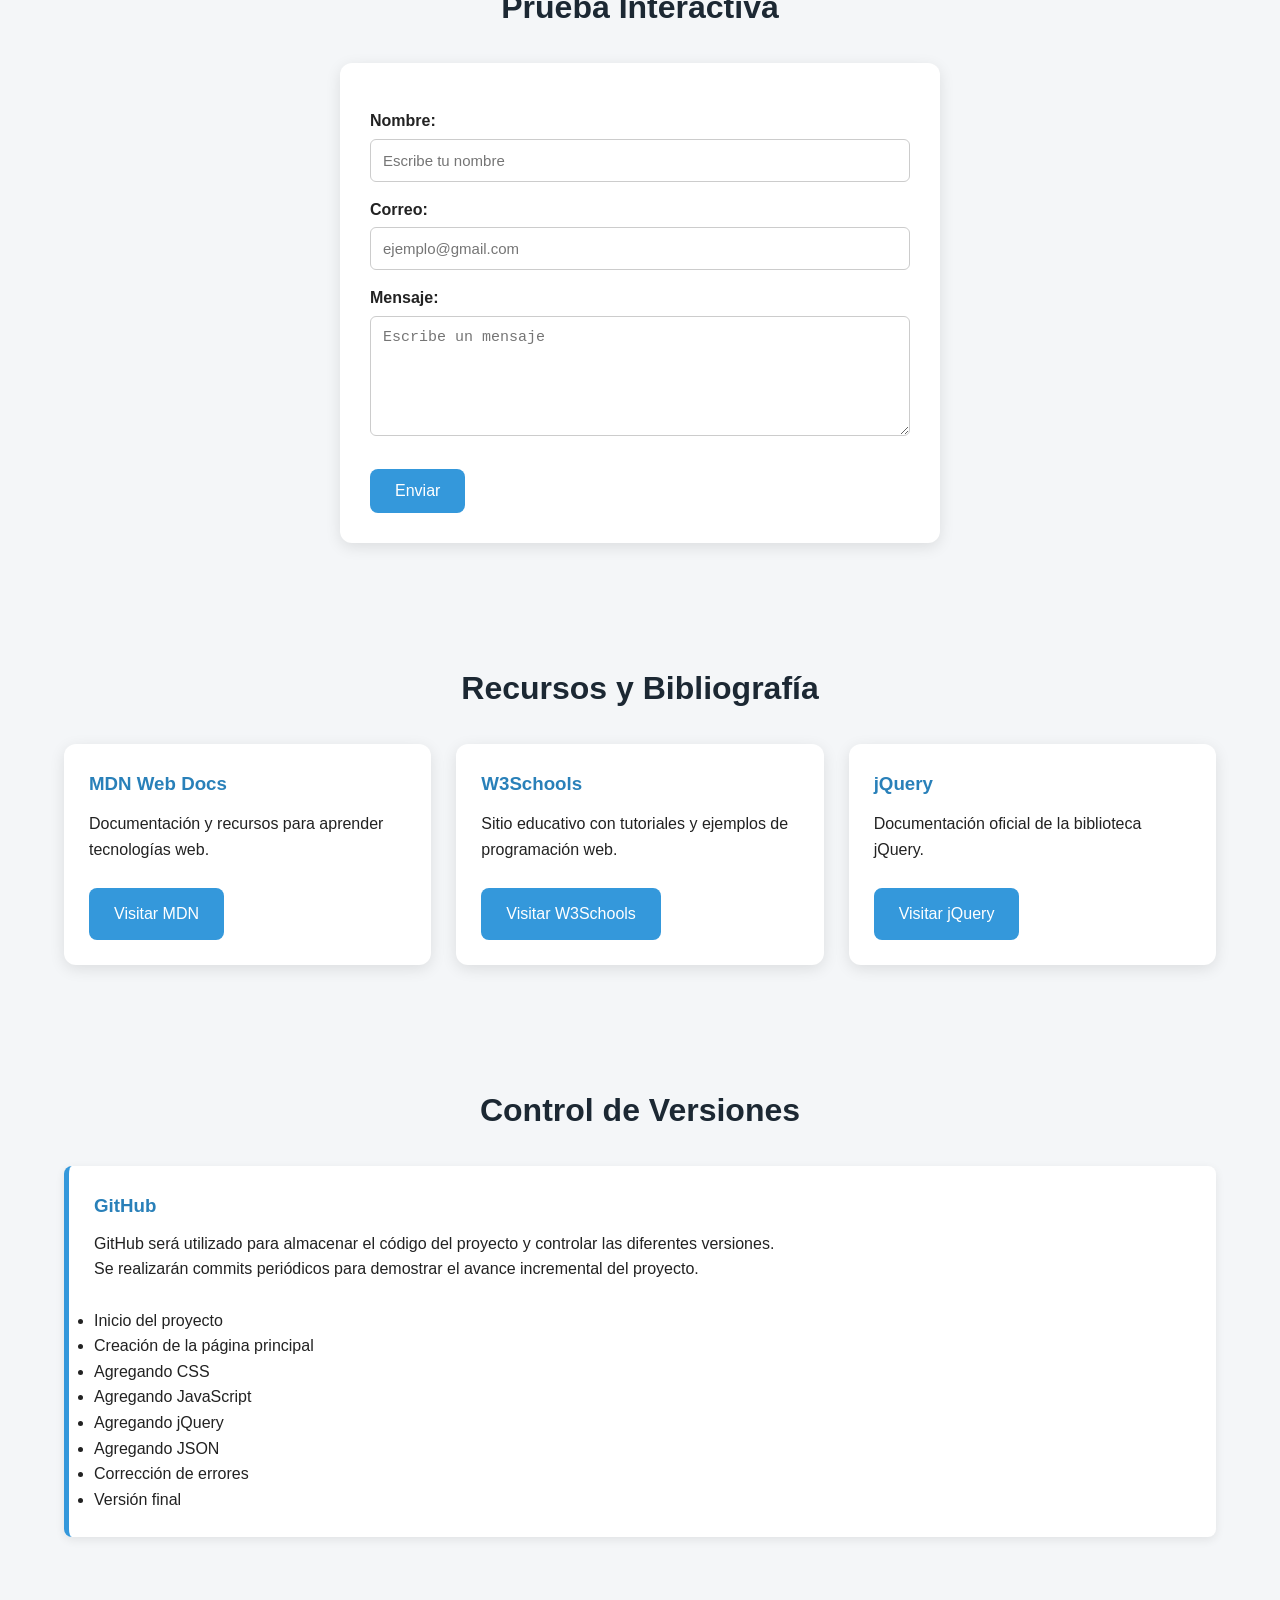
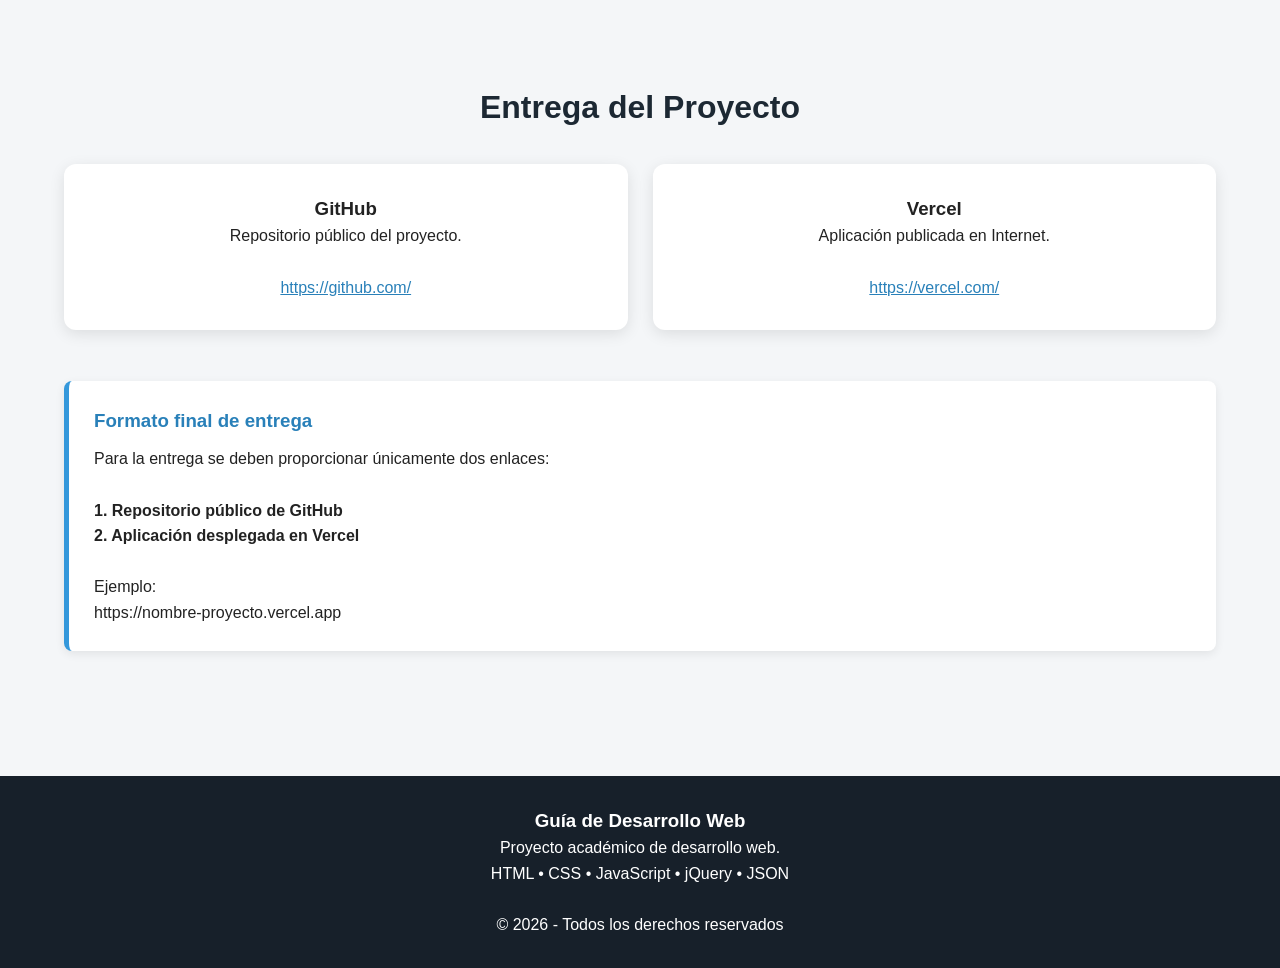
==== commit b53f786c: "traductor" ====
--- a/index.html
+++ b/index.html
@@ -24,7 +24,7 @@
     ========================== -->
 <nav>
 <ul><li><a href="index.html">Inicio</a></li><li><a href="index.html#objetivos">Objetivos</a></li><li><a href="index.html#html">HTML</a></li><li><a href="index.html#css">CSS</a></li><li><a href="javascript.html">JavaScript</a></li><li><a href="jquery.html">jQuery</a></li><li><a href="json.html">JSON</a></li><li><a href="hosting.html">Hosting</a></li><li><a href="cuestionario.html">Cuestionario</a></li><li><a href="index.html#recursos">Recursos</a></li><li><a href="index.html#entrega">Entrega</a></li></ul>
-<button aria-pressed="false" class="boton tema-boton" id="botonTema" type="button">🌙 Modo oscuro</button></nav>
+<button aria-pressed="false" class="boton tema-boton" id="botonTema" type="button">🌙 Modo oscuro</button><button class="boton idioma-boton" id="botonIdioma" type="button">English</button></nav>
 <!-- =========================
          INICIO
     ========================== -->
--- a/estilos.css
+++ b/estilos.css
@@ -353,8 +353,9 @@
             }
         }
 
-/* BOTÓN DE MODO CLARO / OSCURO */
-.tema-boton {
+/* Botones de tema e idioma */
+.tema-boton,
+.idioma-boton {
     display: block;
     margin: 8px auto;
     min-width: 170px;
@@ -389,7 +390,8 @@
 body.modo-oscuro .info h3,
 body.modo-oscuro .tarjeta h3 { color: #60a5fa; }
 @media (max-width: 768px) {
-    .tema-boton { width: 90%; }
+    .tema-boton,
+    .idioma-boton { width: 90%; }
 }
 
 .pregunta label { display:block; margin:10px 0; font-weight:normal; }
